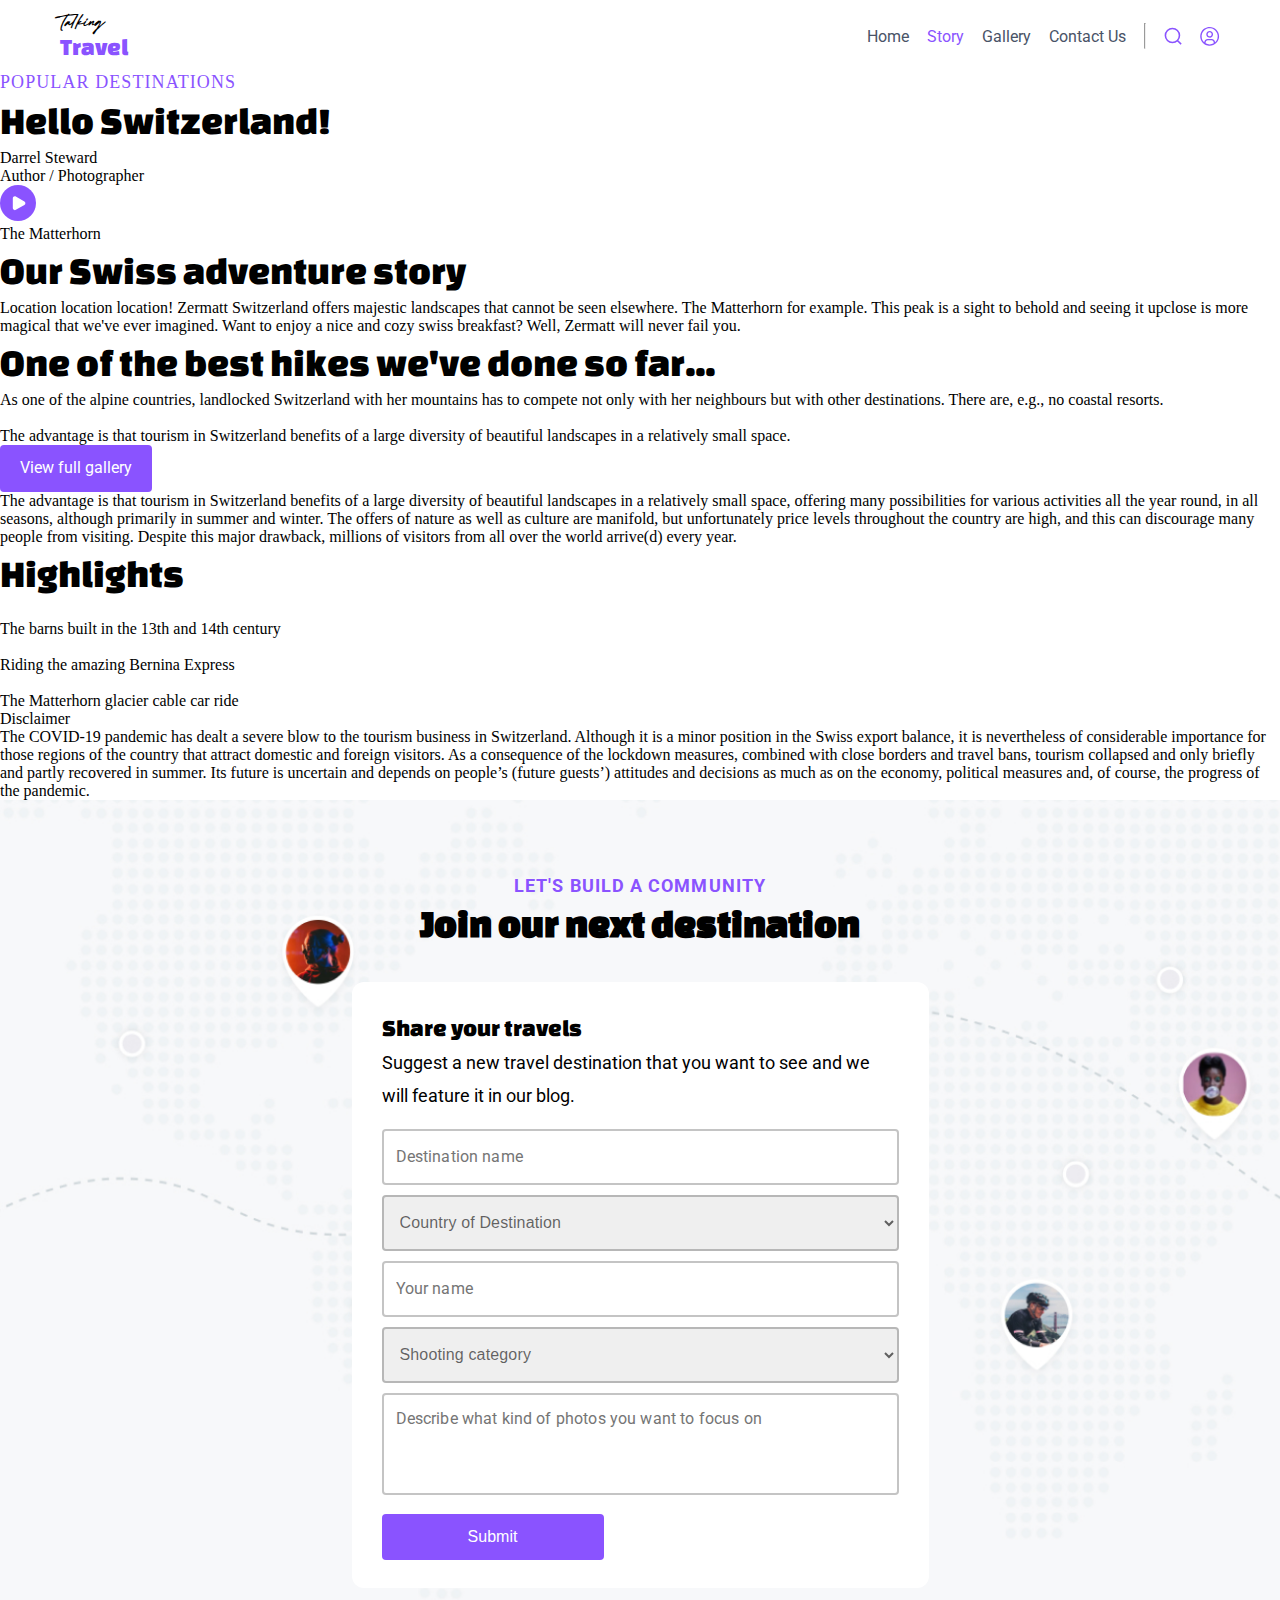
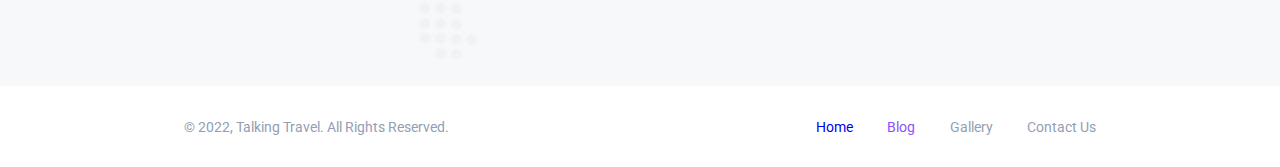
==== story.html @ a4a3154c "Complete story file DOM tree" ====
<!DOCTYPE html>
<html lang="en">
  <head>
    <meta charset="UTF-8">
    <meta name="viewport" content="width=device-width, initial-scale=1.0">
    <title>Hello Switzerland!</title>
    <link rel="stylesheet" href="./styles/story/story.css">
  </head>
  <body>
    <header class="header main-margin">
      <div class="header__logo">
        <p>Talking</p><span class="active">Travel</span>
      </div>
      <div class="header__menu"> 
        <div class="header__menu-links"><a href="index.html">Home </a><a class="active" href="#">Story</a><a href="#">Gallery</a><a href="#">Contact Us</a></div>
        <hr class="header__menu-separator">
        <div class="header__menu-icons"><img src="./icons/Search.svg" alt="#"><img src="./icons/Profile.svg" alt="#"></div>
      </div>
    </header>
    <section class="article-hero article-margin">
      <div class="article-hero__header">
        <div class="article-hero__header-title">
          <div class="section-subtitle">Popular destinations</div>
          <div class="section-title">Hello Switzerland!</div>
        </div>
        <div class="article-hero__header-author">
          <p class="nameID">Darrel Steward</p>
          <p class="job">Author / Photographer</p>
        </div>
      </div>
      <div class="article-hero__video"><img src="./icons/primary_play_btn.svg" alt="#">
        <p>The Matterhorn</p>
      </div>
    </section>
    <section class="clincher article-margin">
      <div class="section-title">Our Swiss adventure story</div>
      <div class="section-description">
        <p>Location location location! Zermatt Switzerland offers majestic landscapes that cannot be seen elsewhere. The Matterhorn for example. This peak is a sight to behold and seeing it upclose is more magical that we've ever imagined. Want to enjoy a nice and cozy swiss breakfast? Well, Zermatt will never fail you.</p>
      </div>
    </section>
    <section class="callout article-margin">
      <div class="callout-images"></div>
      <div class="callout-copywriting">
        <div class="callout-copywriting__title">
          <div class="section-title">One of the best hikes we've done so far...</div>
          <div class="section-description"> 
            <p>As one of the alpine countries, landlocked Switzerland with her mountains has to compete not only with her neighbours but with other destinations. There are, e.g., no coastal resorts.</p><br>
            <p>The advantage is that tourism in Switzerland benefits of a large diversity of beautiful landscapes in a relatively small space.</p>
          </div>
        </div>
        <div class="cta">
          <button class="primary">View full gallery</button>
        </div>
      </div>
    </section>
    <div class="section-description article-margin">
      <p>The advantage is that tourism in Switzerland benefits of a large diversity of beautiful landscapes in a relatively small space, offering many possibilities for various activities all the year round, in all seasons, although primarily in summer and winter. The offers of nature as well as culture are manifold, but unfortunately price levels throughout the country are high, and this can discourage many people from visiting. Despite this major drawback, millions of visitors from all over the world arrive(d) every year.</p>
    </div>
    <section class="highlights article-margin">
      <div class="section-title">Highlights</div>
      <div class="highlights-row">
        <div class="highlights-row__card">
          <div class="highlights-row__card-img"><img src=""></div>
          <div class="highlights-row__card-text">
            <p>The barns built in the 13th and 14th century</p>
          </div>
        </div>
        <div class="highlights-row__card">
          <div class="highlights-row__card-img"><img src=""></div>
          <div class="highlights-row__card-text">
            <p>Riding the amazing Bernina Express</p>
          </div>
        </div>
        <div class="highlights-row__card">
          <div class="highlights-row__card-img"><img></div>
          <div class="highlights-row__card-text">
            <p>The Matterhorn glacier cable car ride</p>
          </div>
        </div>
      </div>
    </section>
    <section class="disclaimer article-margin">
      <p>Disclaimer</p>
      <p>The COVID-19 pandemic has dealt a severe blow to the tourism business in Switzerland. Although it is a minor position in the Swiss export balance, it is nevertheless of considerable importance for those regions of the country that attract domestic and foreign visitors. As a consequence of the lockdown measures, combined with close borders and travel bans, tourism collapsed and only briefly and partly recovered in summer. Its future is uncertain and depends on people’s (future guests’) attitudes and decisions as much as on the economy, political measures and, of course, the progress of the pandemic.</p>
    </section>
    <section class="share narrow">
      <div class="share-container">
        <div class="share-container__header">
          <h3 class="section-subtitle">Let's build a community</h3>
          <h2 class="section-title">Join our next destination</h2>
        </div>
        <div class="share-container__content">
          <div class="share-container__content-texts">
            <h3 class="place">Share your travels</h3>
            <p class="section-description__regular">Suggest a new travel destination that you want to see and we will feature it in our blog.</p>
          </div>
          <form class="share-container__content-fields">
            <div class="input">
              <input type="text" name="dest-name" placeholder="Destination name" required>
            </div>
            <div class="select">
              <select>
                <option selected disabled required>Country of Destination</option>
              </select>
            </div>
            <div class="input">
              <input type="text" name="user-name" placeholder="Your name" required>
            </div>
            <div class="select">
              <select>
                <option selected disabled required>Shooting category</option>
              </select>
            </div>
            <div class="input">
              <textarea name="details" placeholder="Describe what kind of photos you want to focus on"></textarea>
            </div>
            <button class="primary">Submit</button>
          </form>
        </div>
      </div>
    </section>
    <footer class="footer"><span class="footer__copyright">© 2022, Talking Travel. All Rights Reserved.</span>
      <div class="footer__links"><a href="index.html">Home</a><a class="active" href="#">Blog</a><a>Gallery</a><a>Contact Us</a></div>
    </footer>
  </body>
</html>
---- styles/story/story.css ----
@import url("https://fonts.googleapis.com/css2?family=Roboto&display=swap");
@font-face {
  font-family: "Black Signature";
  src: url("./../../fonts/BlackSignaturePersonalUseOnlyRegular.otf");
}
@font-face {
  font-family: "Changa One";
  src: url("./../../fonts/ChangaOne-Regular.ttf");
}
* {
  padding: 0;
  margin: 0;
  box-sizing: border-box;
  cursor: default;
}

.main-margin {
  max-width: 1160px;
  width: 85%;
  margin: 0 auto;
}

.active {
  color: #8A53FF !important;
}

button.primary {
  background-color: #8A53FF;
  color: #fff;
}

.section-subtitle {
  font-size: 18px;
  color: #8A53FF;
  text-transform: uppercase;
  line-height: 21px;
  letter-spacing: 0.06em;
}

.section-title {
  margin-top: 10px;
  margin-bottom: 10px;
  font-family: "Changa One";
  font-size: 39px;
  line-height: 36px;
}

.section-description__regular {
  font-size: 18px;
  line-height: 33px;
}
.section-description__small {
  font-size: 16px;
  line-height: 26px;
}

.place {
  font-weight: 400;
  font-family: "Changa One";
  font-size: 24px;
  line-height: 36px;
}

.cta {
  display: flex;
  align-items: center;
  text-align: center;
  text-decoration: none;
}
.cta button {
  font-family: "Roboto";
  font-size: 16px;
  font-weight: 400;
  line-height: 18.75px;
  border-radius: 4px;
  border: none;
  padding: 14px 20px;
  margin-right: 2rem;
  cursor: pointer;
}
.cta a {
  display: flex;
  align-items: center;
  text-decoration: none;
  cursor: pointer;
  color: #495367;
}
.cta a img {
  width: 36px;
  height: 36px;
  cursor: pointer;
}
.cta a span {
  font-family: "Roboto";
  font-size: 16px;
  font-weight: 400;
  line-height: 36px;
  cursor: pointer;
  padding-left: 12px;
}

.header {
  padding: 13px 0;
  display: flex;
  width: 100%;
  justify-content: center;
  display: flex;
  justify-content: space-between;
}
.header__logo {
  display: flex;
  flex-direction: column;
}
.header__logo p {
  font-family: "Black Signature";
}
.header__logo span {
  font-family: "Changa One";
  font-size: 24px;
}
.header__menu {
  display: flex;
  gap: 18px;
  padding: 10px 0;
}
.header__menu-links {
  display: flex;
  justify-content: flex-end;
  gap: 18px;
  align-items: center;
  position: relative;
}
.header__menu-links a {
  cursor: pointer;
  font-family: "Roboto";
  text-decoration: none;
  color: #495367;
}
.header__menu-icons {
  display: flex;
  align-items: center;
  gap: 18px;
}
.header__menu-icons img {
  cursor: pointer;
}

.footer {
  display: flex;
  justify-content: space-between;
  align-items: center;
  width: 90%;
  max-width: 1366px;
  margin: 0 auto;
  font-family: "Roboto";
  font-size: 14px;
  padding: 32px 120px;
  color: #939EB4;
}
.footer__links {
  display: flex;
  justify-content: space-between;
  align-items: center;
  max-width: 280px;
  width: 100%;
}
.footer__links a {
  text-decoration: none;
  cursor: pointer;
}

.share {
  background-image: url("./../../images/share_background_image.jpg");
  background-repeat: no-repeat;
  background-size: cover;
  width: 100%;
}
.share .share-container {
  display: flex;
  flex-direction: column;
  max-width: 657px;
  width: 100%;
  padding: 75px 20px 69px 20px;
  margin: 0 auto;
  font-family: "Roboto";
}
.share .share-container__header {
  display: flex;
  justify-content: center;
  align-items: center;
  flex-direction: column;
}
.share .share-container__content {
  margin: 30px 20px;
  padding: 28px 30px;
  background-color: #fff;
  border-radius: 12px;
}
.share .share-container__content-texts {
  margin-bottom: 17px;
}
.share .share-container__content-fields {
  gap: 10px;
  display: flex;
  flex-direction: column;
}
.share .share-container__content-fields .input,
.share .share-container__content-fields .select {
  max-width: 557px;
  width: 100%;
  border: none;
  border-radius: 4px;
}
.share .share-container__content-fields .input input,
.share .share-container__content-fields .input select,
.share .share-container__content-fields .select input,
.share .share-container__content-fields .select select {
  display: flex;
  margin: 0 auto;
  padding: 0 12px;
  gap: 8px;
  border: 2px solid rgba(0, 0, 0, 0.23);
  border-radius: 4px;
  max-width: 533px;
  width: 100%;
  height: 56px;
  font-size: 16px;
  line-height: 24px;
  letter-spacing: 0.15px;
  color: rgba(0, 0, 0, 0.6);
  cursor: text;
}
.share .share-container__content-fields .input input::placeholder,
.share .share-container__content-fields .input select::placeholder,
.share .share-container__content-fields .select input::placeholder,
.share .share-container__content-fields .select select::placeholder {
  font-family: "Roboto";
}
.share .share-container__content-fields .input input:focus,
.share .share-container__content-fields .input select:focus,
.share .share-container__content-fields .select input:focus,
.share .share-container__content-fields .select select:focus {
  border-color: #8A53FF;
  outline: none;
}
.share .share-container__content-fields .input select,
.share .share-container__content-fields .select select {
  pointer-events: none;
}
.share .share-container__content-fields .input textarea,
.share .share-container__content-fields .select textarea {
  display: flex;
  margin: 0 auto;
  margin-bottom: 9px;
  padding: 12px 12px;
  gap: 8px;
  border: 2px solid rgba(0, 0, 0, 0.23);
  border-radius: 4px;
  max-width: 533px;
  width: 100%;
  height: 102px;
  font-size: 16px;
  line-height: 24px;
  letter-spacing: 0.15px;
  color: rgba(0, 0, 0, 0.6);
  cursor: text;
  resize: none;
}
.share .share-container__content-fields .input textarea::placeholder,
.share .share-container__content-fields .select textarea::placeholder {
  font-family: "Roboto";
}
.share .share-container__content-fields .input textarea:focus,
.share .share-container__content-fields .select textarea:focus {
  border-color: #8A53FF;
  outline: none;
}
.share .share-container__content-fields .input {
  cursor: text;
}
.share .share-container__content-fields .select {
  cursor: pointer;
}
.share .share-container__content-fields button {
  display: flex;
  justify-content: center;
  align-items: center;
  width: 222px;
  height: 46px;
  border-radius: 4px;
  font-size: 16px;
  line-height: 19px;
  border: none;
  cursor: pointer;
}
.share .share-container__content-fields button:focus {
  border-color: #8A53FF;
  outline: none;
}
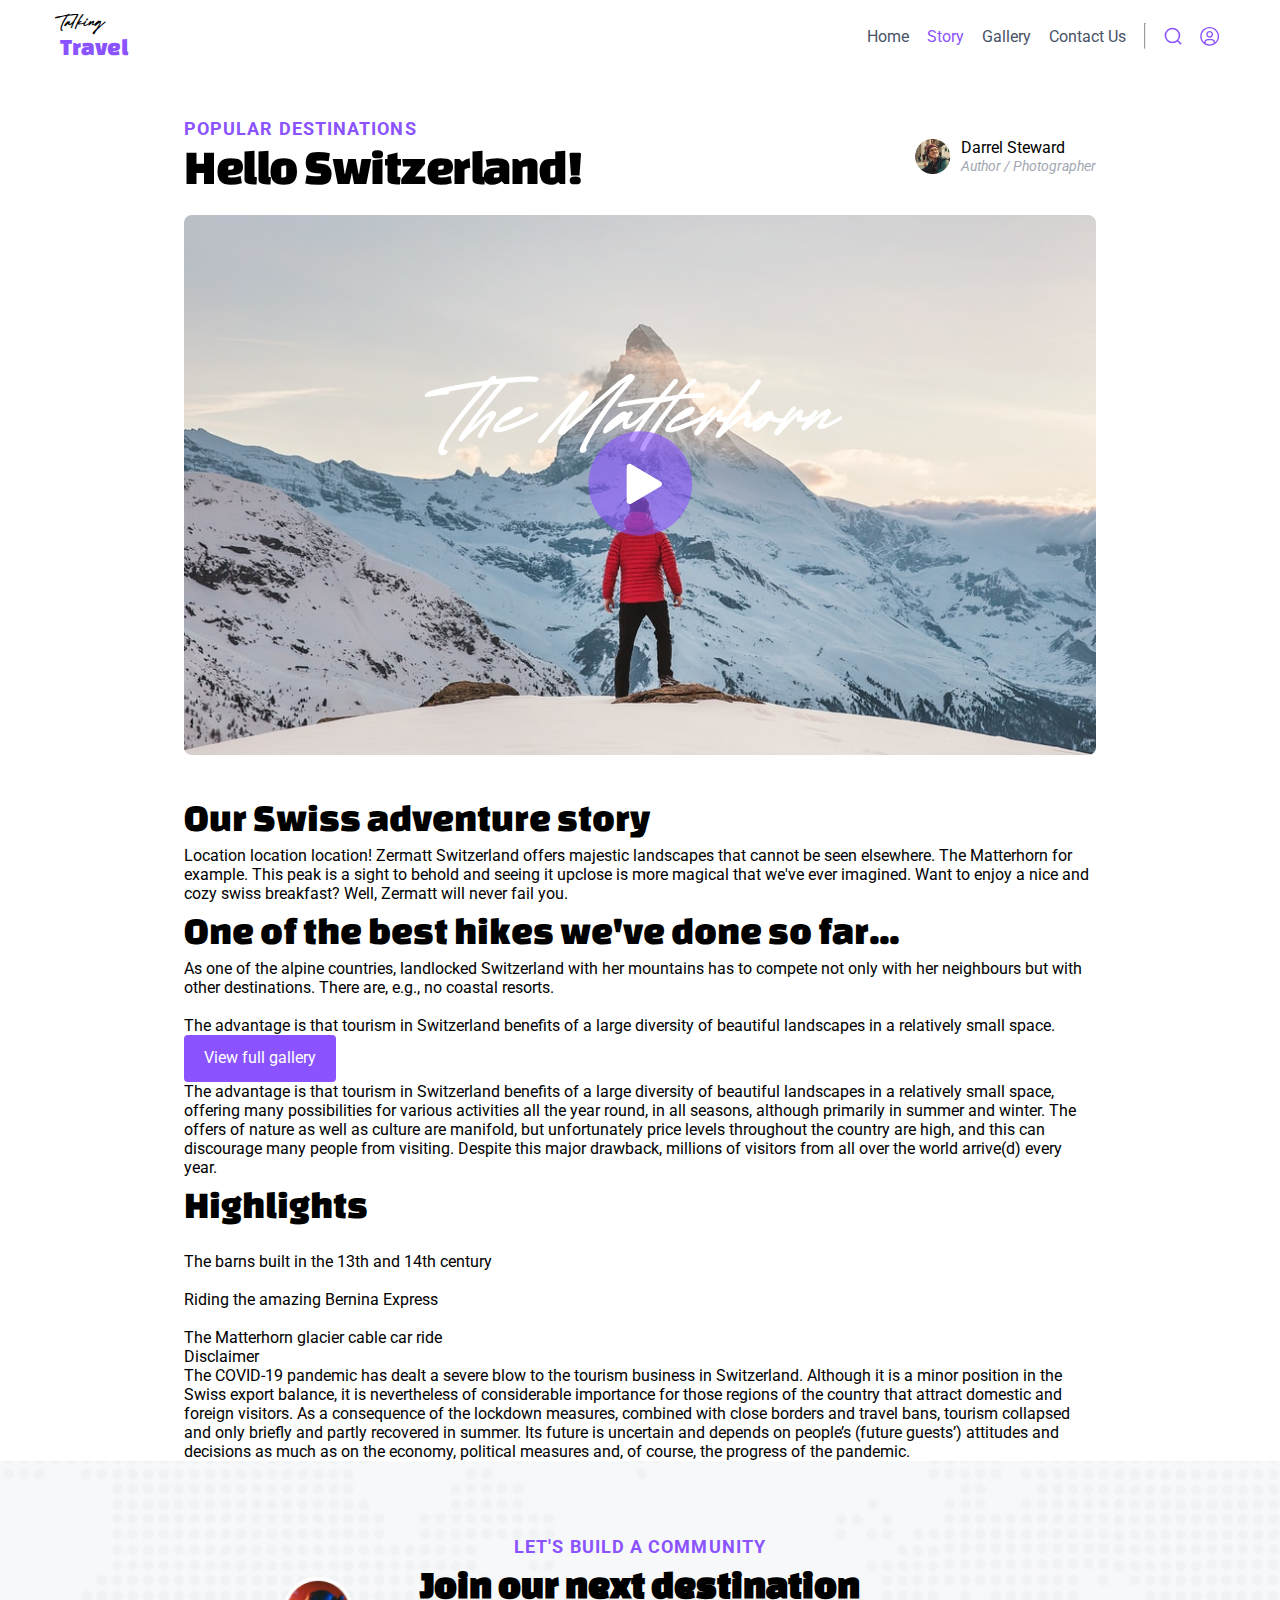
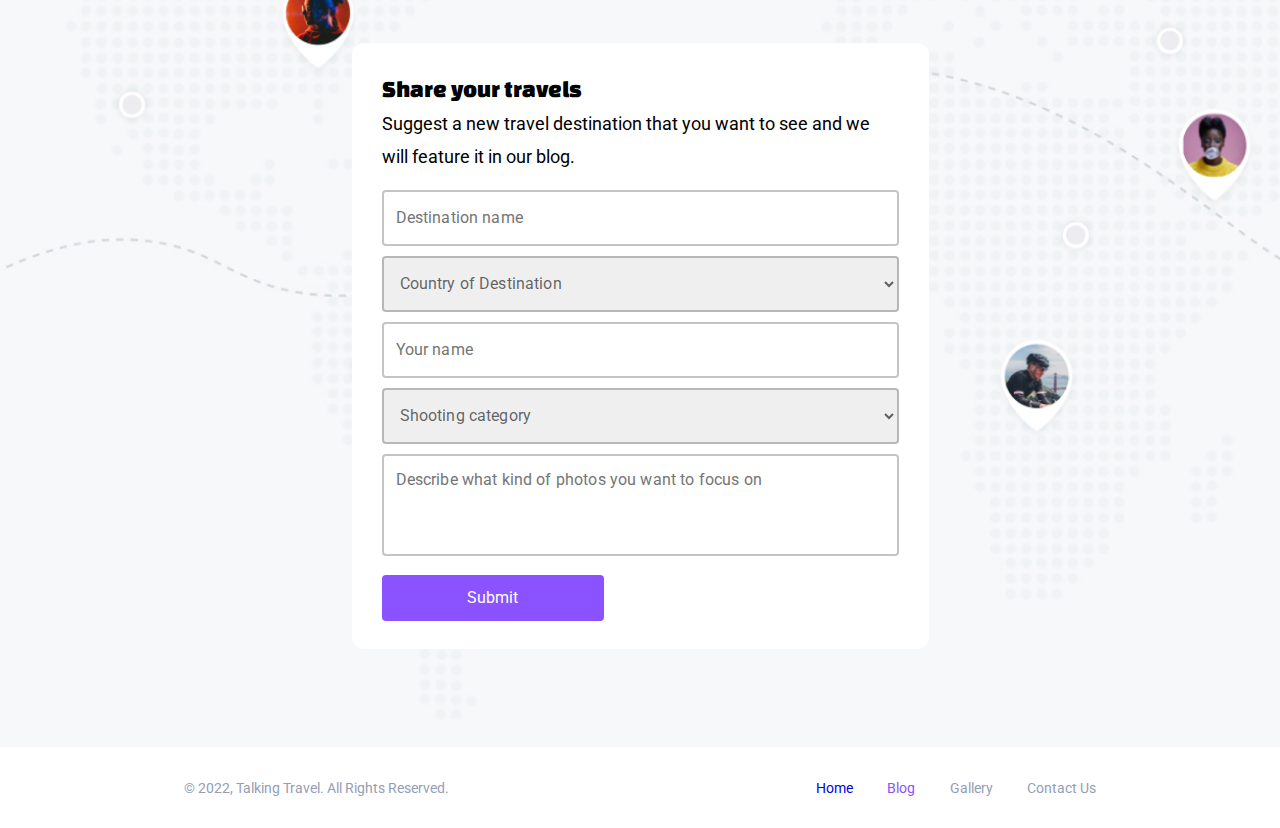
==== commit 87681c2f: "Implement article hero section" ====
--- a/story.html
+++ b/story.html
@@ -24,12 +24,15 @@
           <div class="section-title">Hello Switzerland!</div>
         </div>
         <div class="article-hero__header-author">
-          <p class="nameID">Darrel Steward</p>
-          <p class="job">Author / Photographer</p>
+          <div class="article-hero__header-author__img"><img src="./images/avatar.jpg"></div>
+          <div class="article-hero__header-author__text">
+            <p class="nameID">Darrel Steward</p>
+            <p class="job">Author / Photographer</p>
+          </div>
         </div>
       </div>
-      <div class="article-hero__video"><img src="./icons/primary_play_btn.svg" alt="#">
-        <p>The Matterhorn</p>
+      <div class="article-hero__video">
+        <p>The Matterhorn</p><img src="./icons/primary_play_btn_60.svg" alt="#">
       </div>
     </section>
     <section class="clincher article-margin">
--- a/styles/story/story.css
+++ b/styles/story/story.css
@@ -12,6 +12,7 @@
   margin: 0;
   box-sizing: border-box;
   cursor: default;
+  font-family: "Roboto";
 }
 
 .main-margin {
@@ -35,6 +36,7 @@
   text-transform: uppercase;
   line-height: 21px;
   letter-spacing: 0.06em;
+  font-weight: 700;
 }
 
 .section-title {
@@ -296,4 +298,80 @@
 .share .share-container__content-fields button:focus {
   border-color: #8A53FF;
   outline: none;
+}
+
+.article-hero {
+  padding: 46px 0 35px 0;
+  display: flex;
+  flex-direction: column;
+  gap: 20px;
+}
+.article-hero__header {
+  display: flex;
+  justify-content: space-between;
+}
+.article-hero__header .section-title {
+  font-size: 50px;
+  letter-spacing: -0.03em;
+}
+.article-hero__header-author {
+  display: flex;
+  align-items: center;
+  gap: 10px;
+}
+.article-hero__header-author__img {
+  display: flex;
+  justify-content: center;
+}
+.article-hero__header-author__text {
+  display: flex;
+  flex-direction: column;
+  justify-content: center;
+}
+.article-hero__header-author__text .nameID {
+  font-size: 16px;
+  font-weight: 400;
+  line-height: 18.75px;
+}
+.article-hero__header-author__text .job {
+  font-family: Roboto;
+  font-size: 14px;
+  font-style: italic;
+  font-weight: 400;
+  line-height: 16px;
+  color: #A2A7B1;
+}
+.article-hero__video {
+  display: flex;
+  flex-direction: column;
+  justify-content: baseline;
+  align-items: center;
+  background-image: url("./../../images/article_hero_image.jpg");
+  background-size: cover;
+  background-position: center;
+  background-repeat: no-repeat;
+  width: 100%;
+  height: 540px;
+  border-radius: 8px;
+}
+.article-hero__video p {
+  font-family: "Black Signature";
+  font-weight: 400;
+  font-style: italic;
+  font-size: 70px;
+  color: #fff;
+  position: relative;
+  top: 30%;
+}
+.article-hero__video img {
+  position: relative;
+  top: 23%;
+  width: 105px;
+  height: 105px;
+}
+
+.article-margin {
+  max-width: 912px;
+  width: 85%;
+  margin: 0 auto;
 }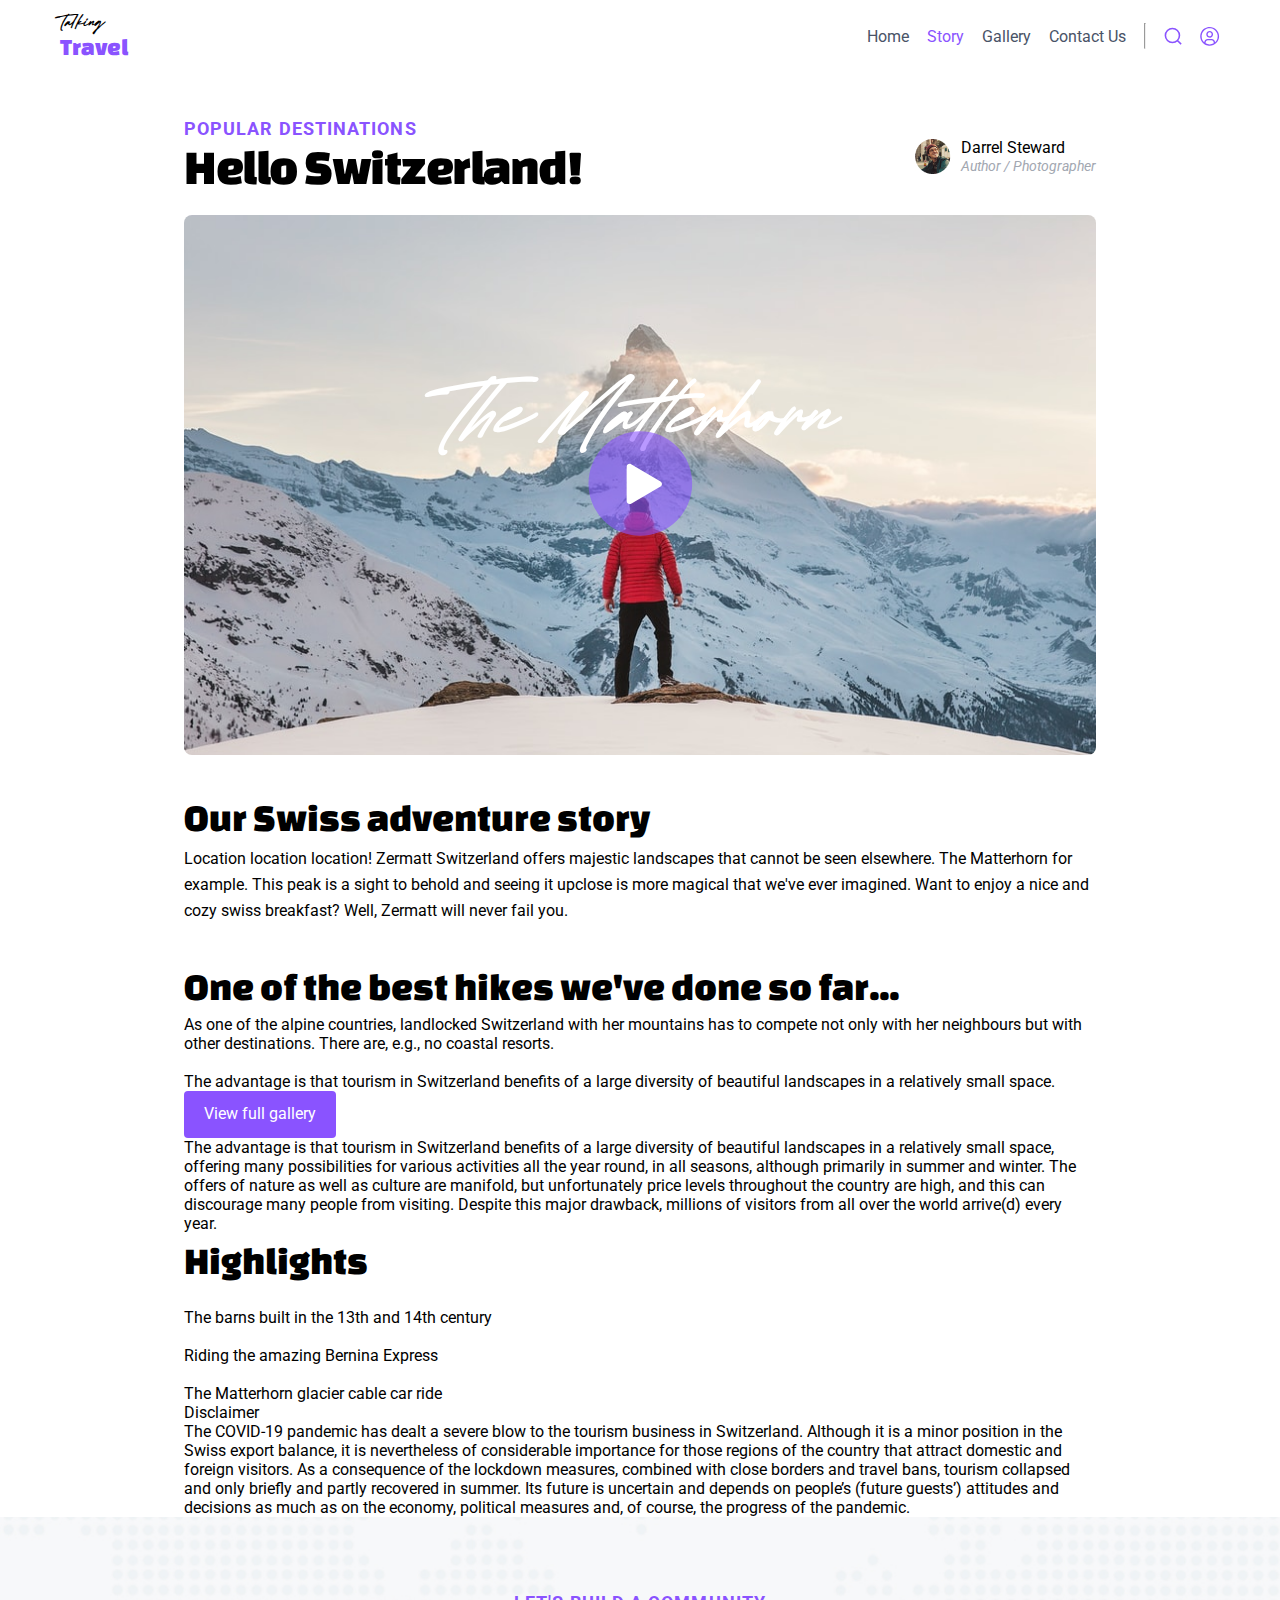
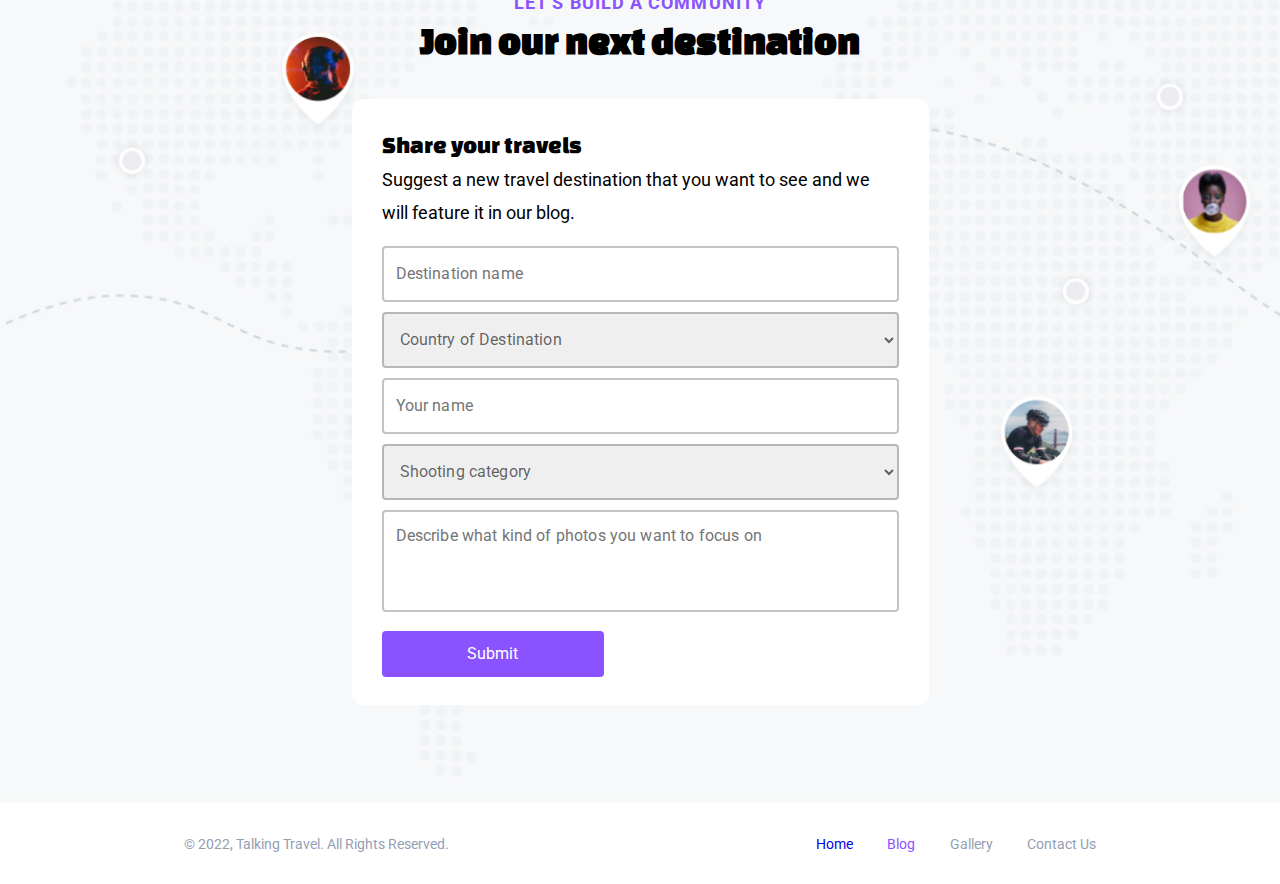
==== commit d1e3add7: "Implement clincher section" ====
--- a/story.html
+++ b/story.html
@@ -37,7 +37,7 @@
     </section>
     <section class="clincher article-margin">
       <div class="section-title">Our Swiss adventure story</div>
-      <div class="section-description">
+      <div class="section-description__small">
         <p>Location location location! Zermatt Switzerland offers majestic landscapes that cannot be seen elsewhere. The Matterhorn for example. This peak is a sight to behold and seeing it upclose is more magical that we've ever imagined. Want to enjoy a nice and cozy swiss breakfast? Well, Zermatt will never fail you.</p>
       </div>
     </section>
--- a/styles/story/story.css
+++ b/styles/story/story.css
@@ -370,6 +370,10 @@
   height: 105px;
 }
 
+.clincher {
+  padding-bottom: 35px;
+}
+
 .article-margin {
   max-width: 912px;
   width: 85%;
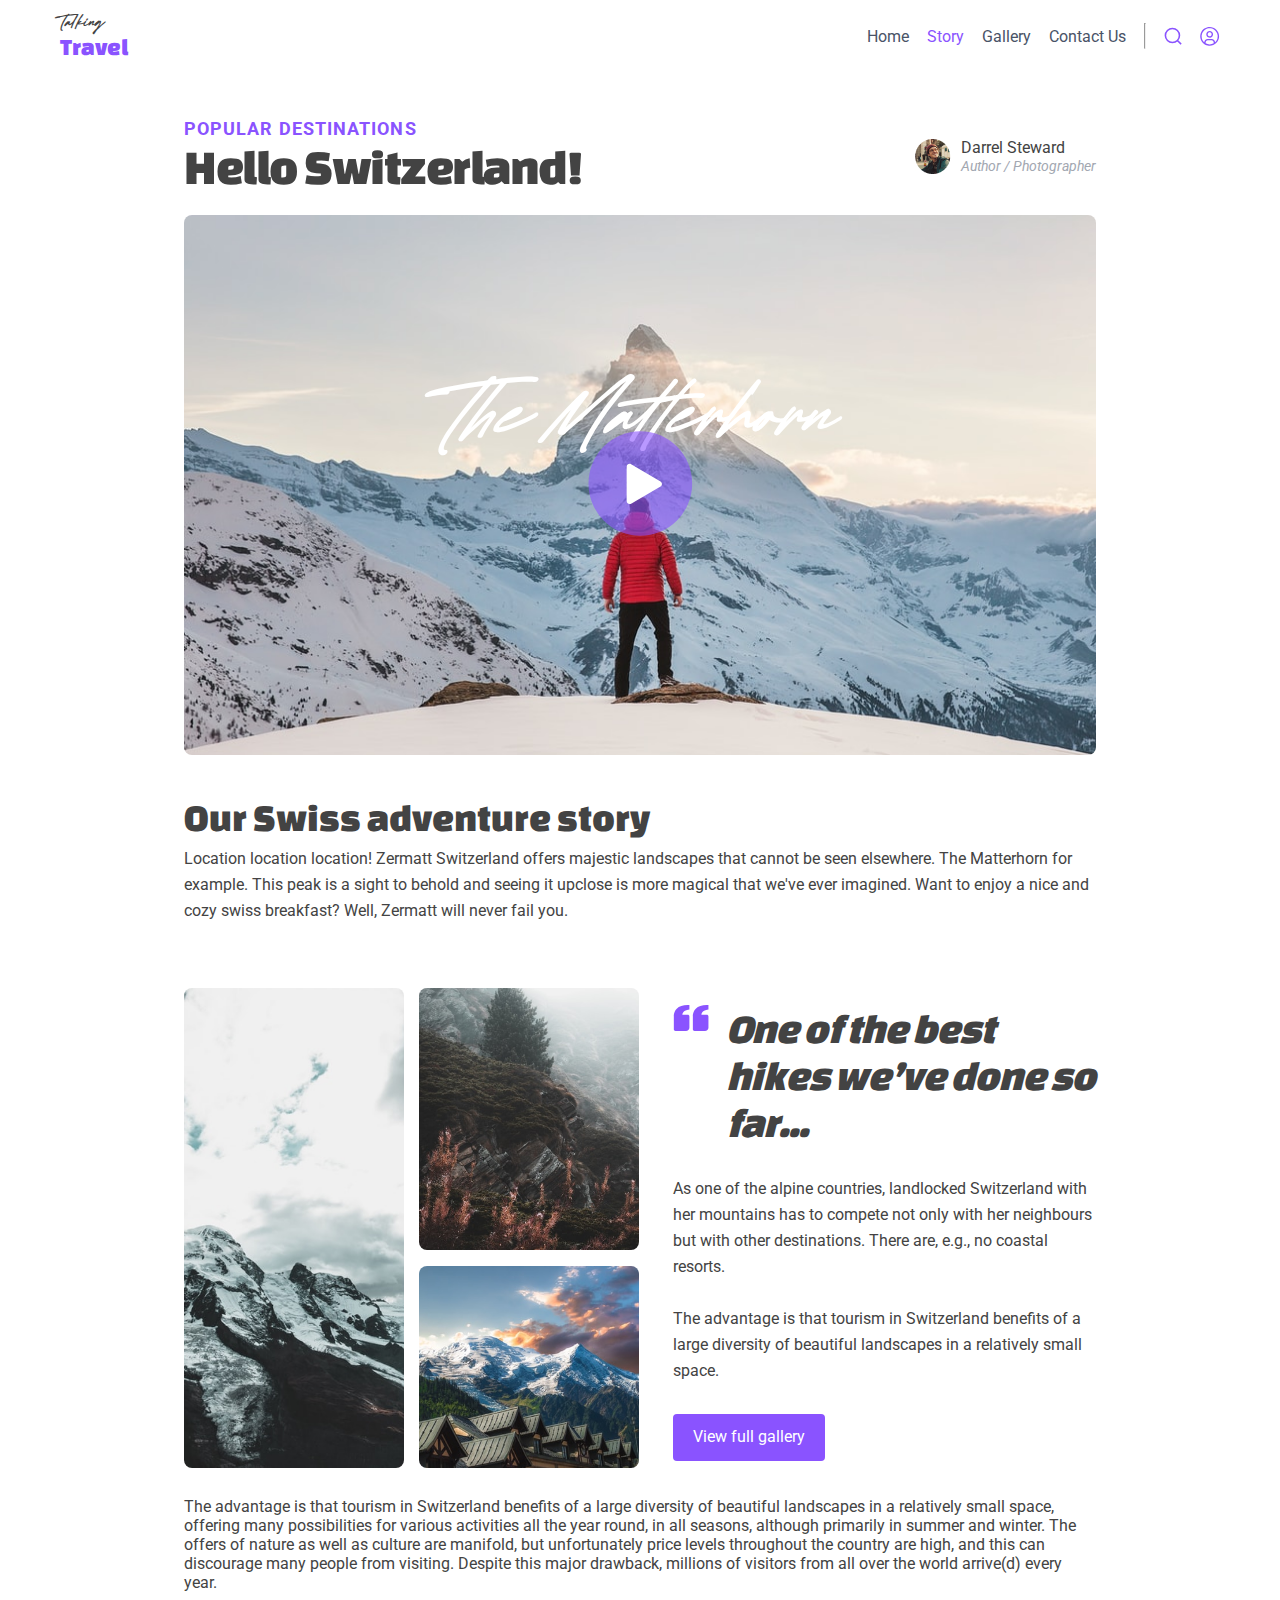
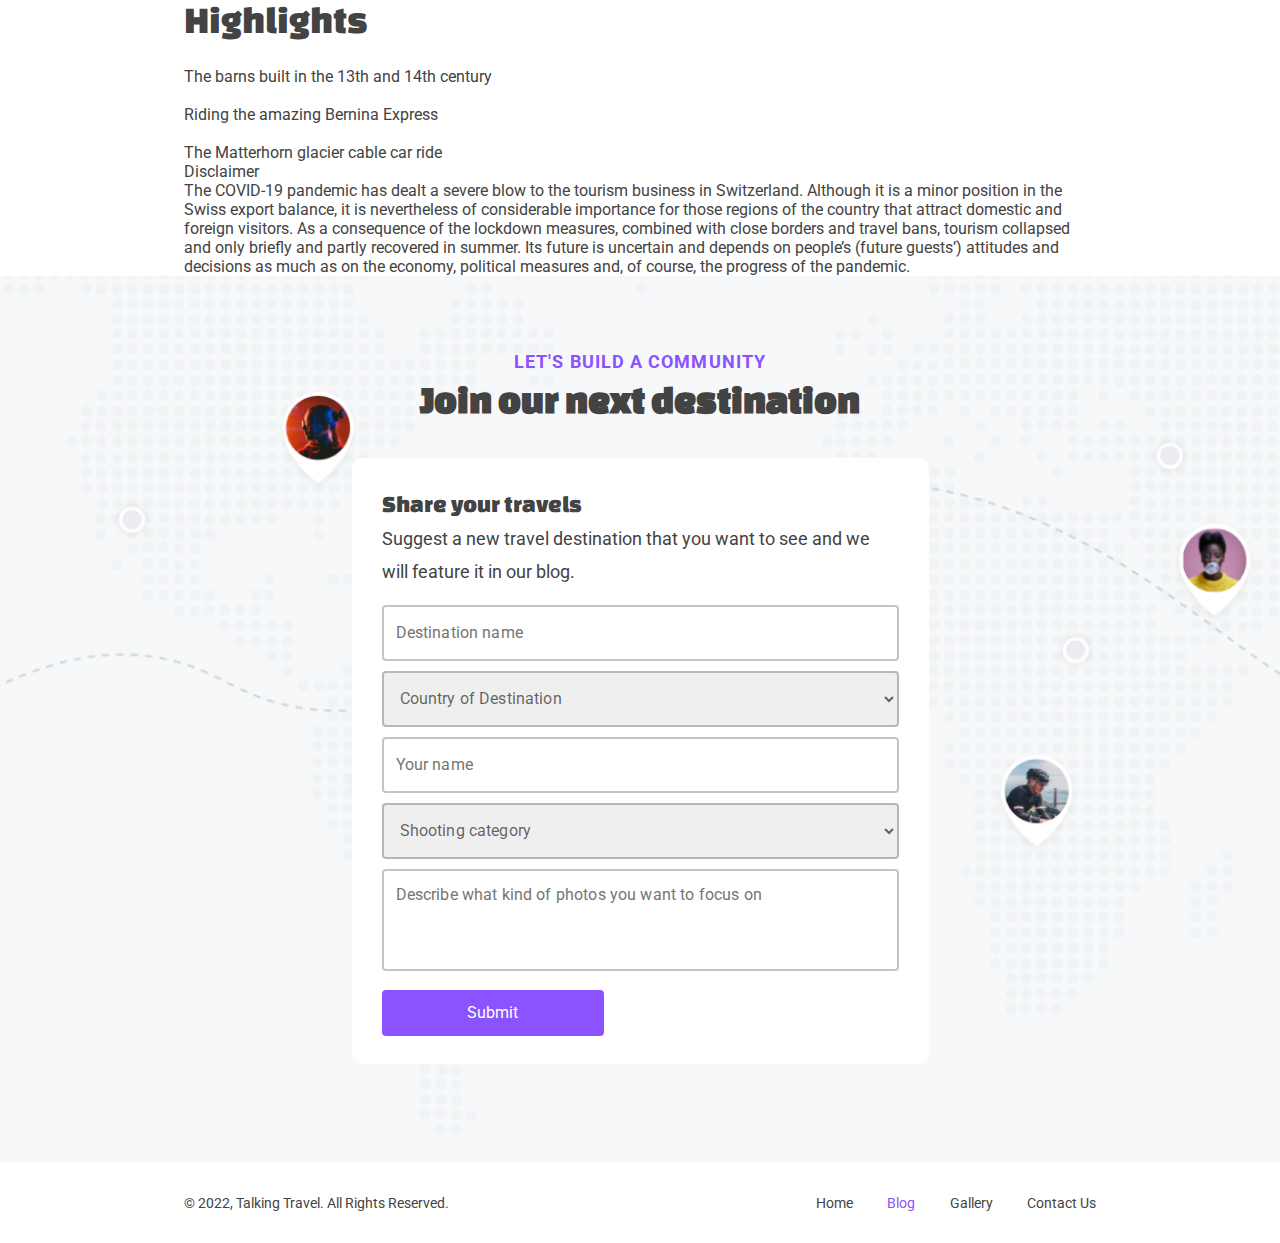
==== commit 974f49e0: "Implement callout section" ====
--- a/story.html
+++ b/story.html
@@ -42,14 +42,20 @@
       </div>
     </section>
     <section class="callout article-margin">
-      <div class="callout-images"></div>
+      <div class="callout-images">
+        <div class="callout-images__left"><img src="./images/swiss_winter.jpg"></div>
+        <div class="callout-images__right">
+          <div class="callout-images__right-first"><img src="./images/switzerland_mountains.jpg"></div>
+          <div class="callout-images__right-last"><img src="./images/switzerland_sunset.jpg"></div>
+        </div>
+      </div>
       <div class="callout-copywriting">
-        <div class="callout-copywriting__title">
-          <div class="section-title">One of the best hikes we've done so far...</div>
-          <div class="section-description"> 
-            <p>As one of the alpine countries, landlocked Switzerland with her mountains has to compete not only with her neighbours but with other destinations. There are, e.g., no coastal resorts.</p><br>
-            <p>The advantage is that tourism in Switzerland benefits of a large diversity of beautiful landscapes in a relatively small space.</p>
-          </div>
+        <div class="section-title"><img src="./icons/Quote.svg">
+          <p>One of the best hikes we’ve done so far...</p>
+        </div>
+        <div class="section-description__small">
+          <p>As one of the alpine countries, landlocked Switzerland with her mountains has to compete not only with her neighbours but with other destinations. There are, e.g., no coastal resorts.</p><br>
+          <p>The advantage is that tourism in Switzerland benefits of a large diversity of beautiful landscapes in a relatively small space.</p>
         </div>
         <div class="cta">
           <button class="primary">View full gallery</button>
--- a/styles/story/story.css
+++ b/styles/story/story.css
@@ -374,6 +374,97 @@
   padding-bottom: 35px;
 }
 
+.callout {
+  display: flex;
+}
+.callout-images {
+  display: flex;
+  align-items: center;
+  justify-content: center;
+  gap: 15px;
+}
+.callout-images img {
+  border-radius: 8px;
+}
+.callout-images__left {
+  position: relative;
+  overflow: hidden;
+  width: 220px;
+  height: 480px;
+}
+.callout-images__left img {
+  position: absolute;
+  top: 50%;
+  left: 50%;
+  transform: translate(-50%, -50%);
+  width: 220px;
+  height: 480px;
+  object-fit: cover;
+}
+.callout-images__right {
+  display: flex;
+  flex-direction: column;
+  gap: 16px;
+}
+.callout-images__right-first {
+  position: relative;
+  overflow: hidden;
+  width: 220px;
+  height: 262px;
+}
+.callout-images__right-first img {
+  position: absolute;
+  top: 50%;
+  left: 50%;
+  transform: translate(-50%, -50%);
+  width: 220px;
+  height: 262px;
+  object-fit: cover;
+}
+.callout-images__right-last {
+  position: relative;
+  overflow: hidden;
+  width: 220px;
+  height: 202px;
+}
+.callout-images__right-last img {
+  position: absolute;
+  top: 50%;
+  left: 50%;
+  transform: translate(-50%, -50%);
+  width: 220px;
+  height: 202px;
+  object-fit: cover;
+}
+.callout-copywriting {
+  padding: 36px 0 36px 34px;
+  gap: 30px;
+}
+.callout-copywriting .section-title {
+  display: flex;
+  gap: 17px;
+}
+.callout-copywriting .section-title img {
+  position: relative;
+  top: 0;
+  left: 0;
+  height: 50%;
+}
+.callout-copywriting .section-title p {
+  font-family: "Changa One";
+  font-style: oblique;
+  font-size: 42px;
+  line-height: 47px;
+  letter-spacing: -1px;
+}
+.callout-copywriting .section-description__small {
+  padding: 20px 0 30px 0;
+}
+
+* {
+  color: #434343;
+}
+
 .article-margin {
   max-width: 912px;
   width: 85%;
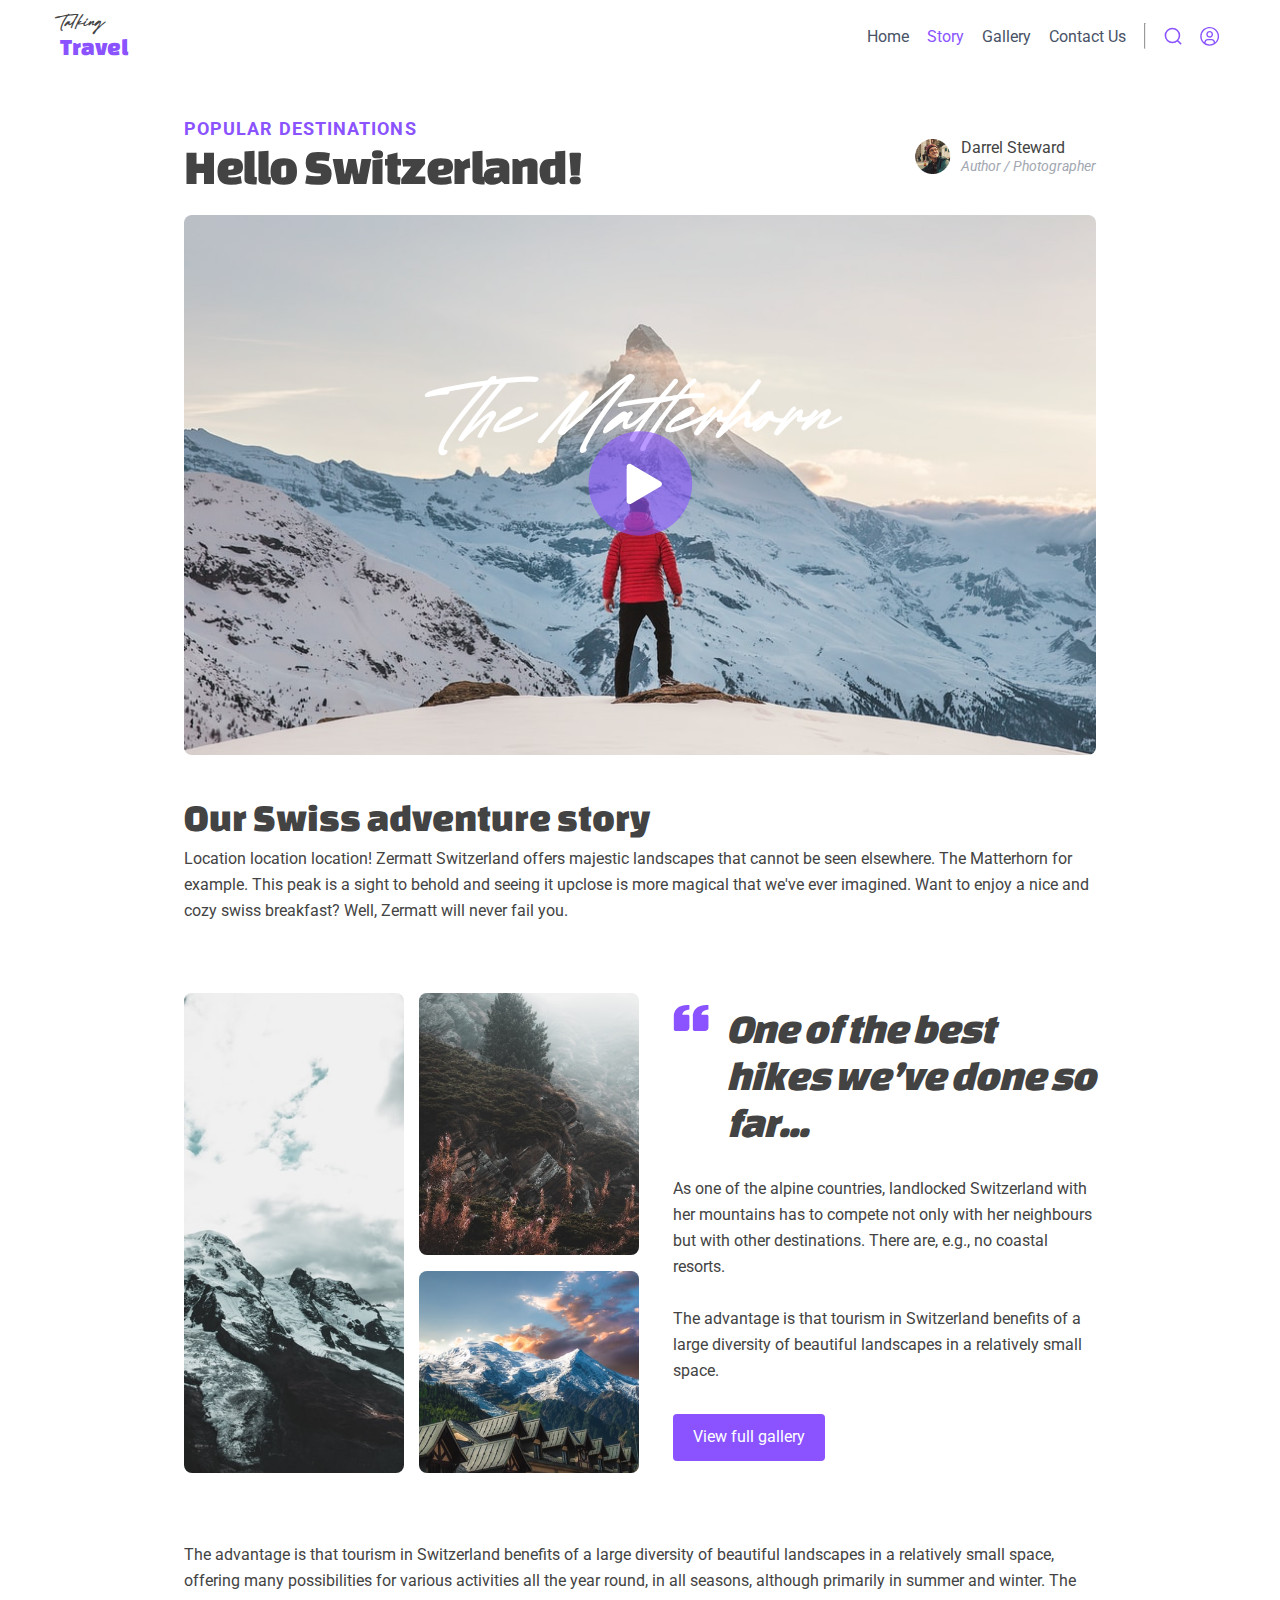
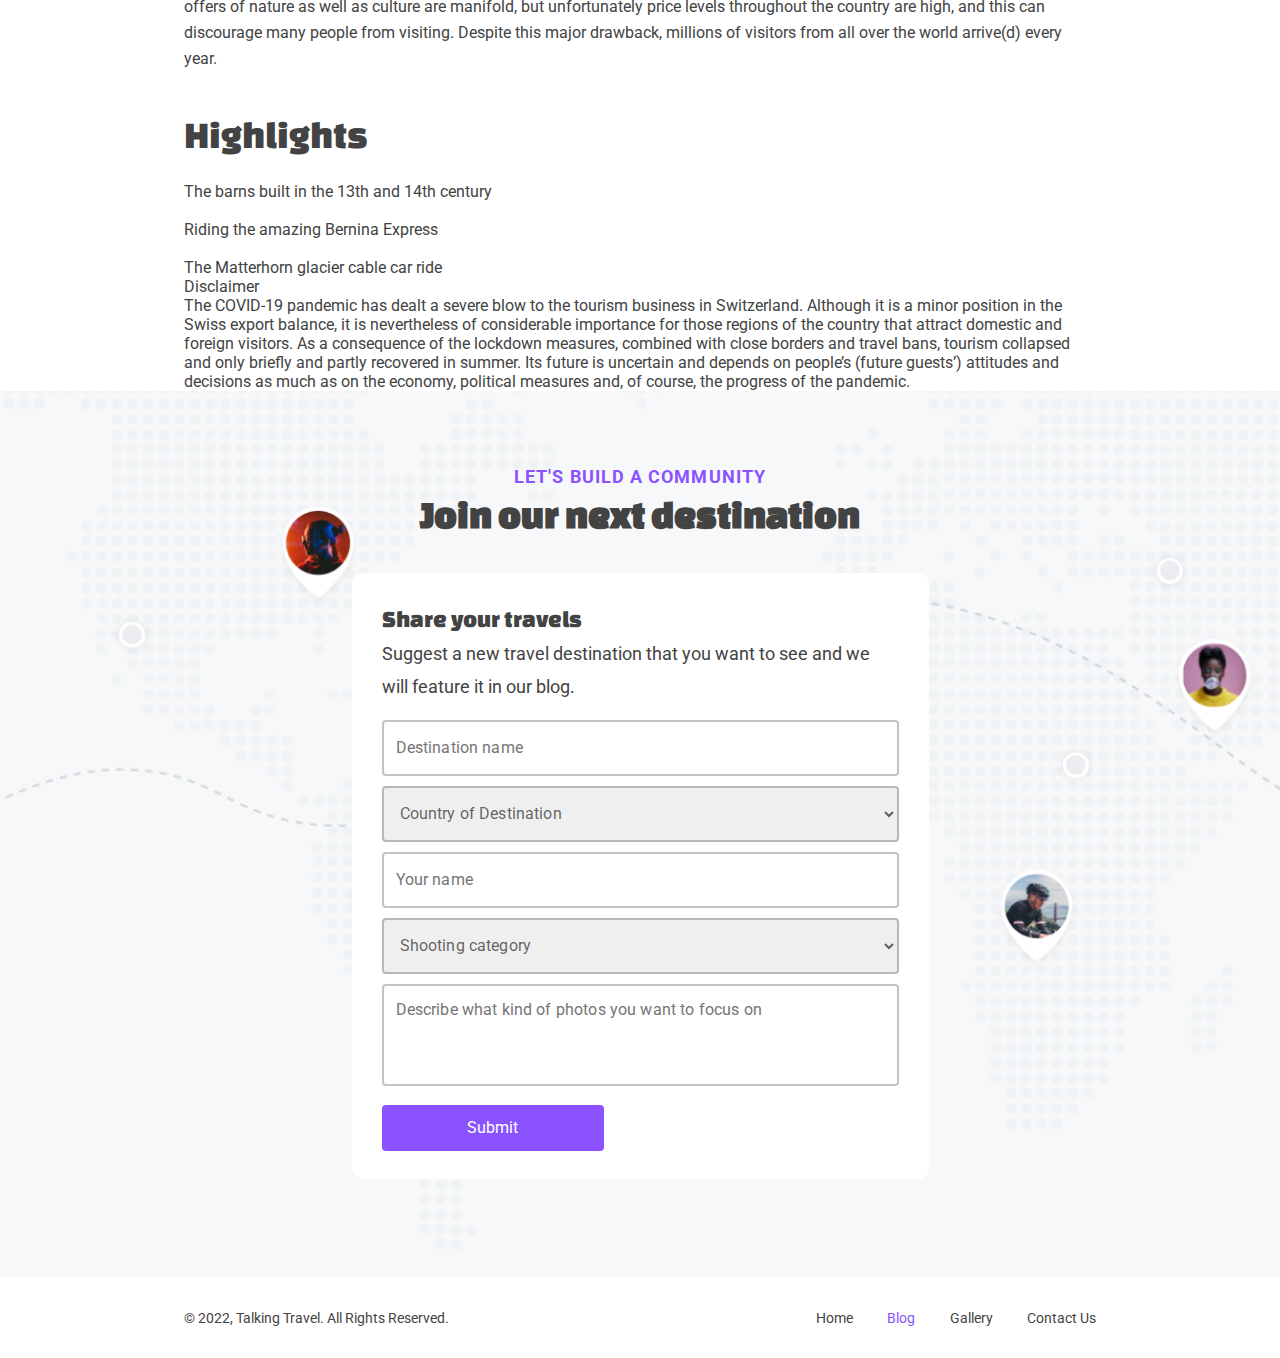
==== commit da6658bc: "Implement conclusion section; fix callout padding; refactor clincher to story.scss" ====
--- a/story.html
+++ b/story.html
@@ -62,9 +62,9 @@
         </div>
       </div>
     </section>
-    <div class="section-description article-margin">
-      <p>The advantage is that tourism in Switzerland benefits of a large diversity of beautiful landscapes in a relatively small space, offering many possibilities for various activities all the year round, in all seasons, although primarily in summer and winter. The offers of nature as well as culture are manifold, but unfortunately price levels throughout the country are high, and this can discourage many people from visiting. Despite this major drawback, millions of visitors from all over the world arrive(d) every year.</p>
-    </div>
+    <section class="conclusion article-margin">
+      <div class="section-description__small">The advantage is that tourism in Switzerland benefits of a large diversity of beautiful landscapes in a relatively small space, offering many possibilities for various activities all the year round, in all seasons, although primarily in summer and winter. The offers of nature as well as culture are manifold, but unfortunately price levels throughout the country are high, and this can discourage many people from visiting. Despite this major drawback, millions of visitors from all over the world arrive(d) every year.</div>
+    </section>
     <section class="highlights article-margin">
       <div class="section-title">Highlights</div>
       <div class="highlights-row">
--- a/styles/story/story.css
+++ b/styles/story/story.css
@@ -370,10 +370,6 @@
   height: 105px;
 }
 
-.clincher {
-  padding-bottom: 35px;
-}
-
 .callout {
   display: flex;
 }
@@ -437,7 +433,7 @@
   object-fit: cover;
 }
 .callout-copywriting {
-  padding: 36px 0 36px 34px;
+  padding: 36px 0 46px 34px;
   gap: 30px;
 }
 .callout-copywriting .section-title {
@@ -469,4 +465,13 @@
   max-width: 912px;
   width: 85%;
   margin: 0 auto;
+}
+
+.clincher {
+  padding-bottom: 35px;
+}
+
+.conclusion {
+  padding-top: 35px;
+  padding-bottom: 35px;
 }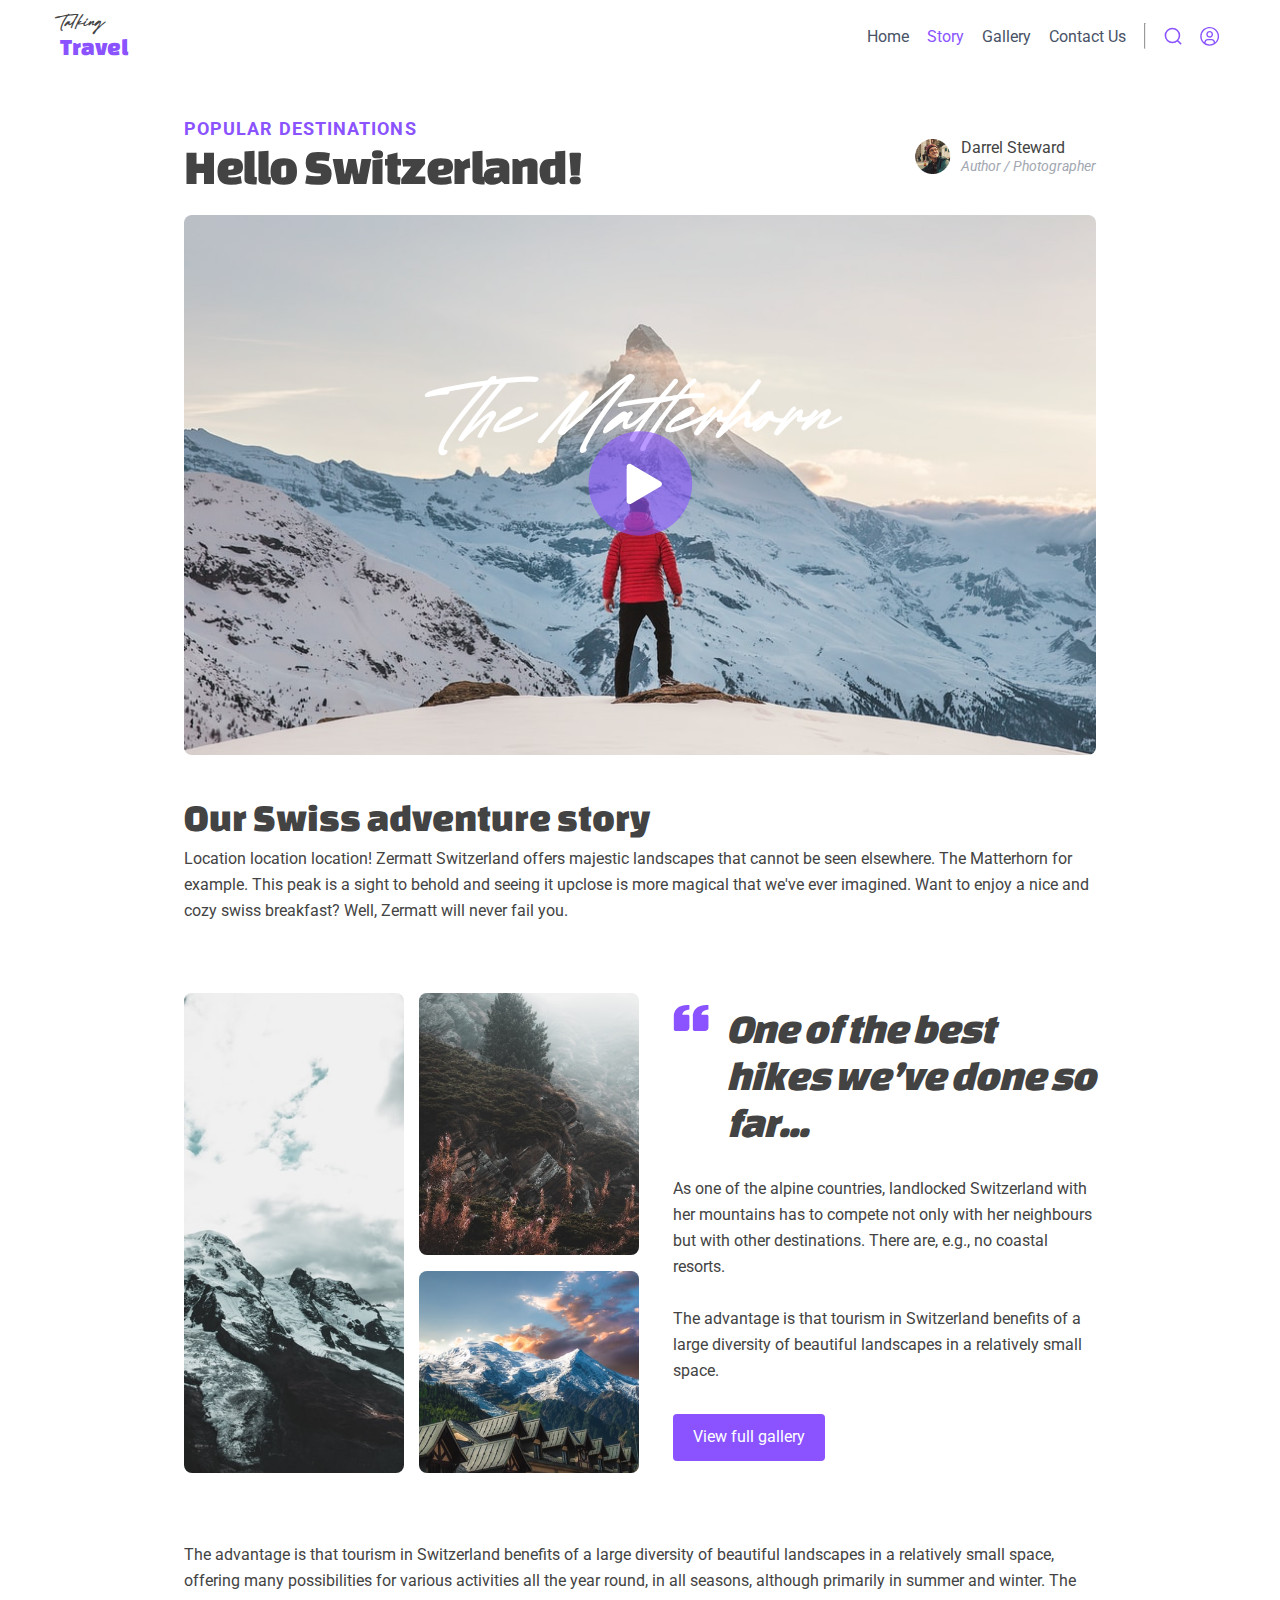
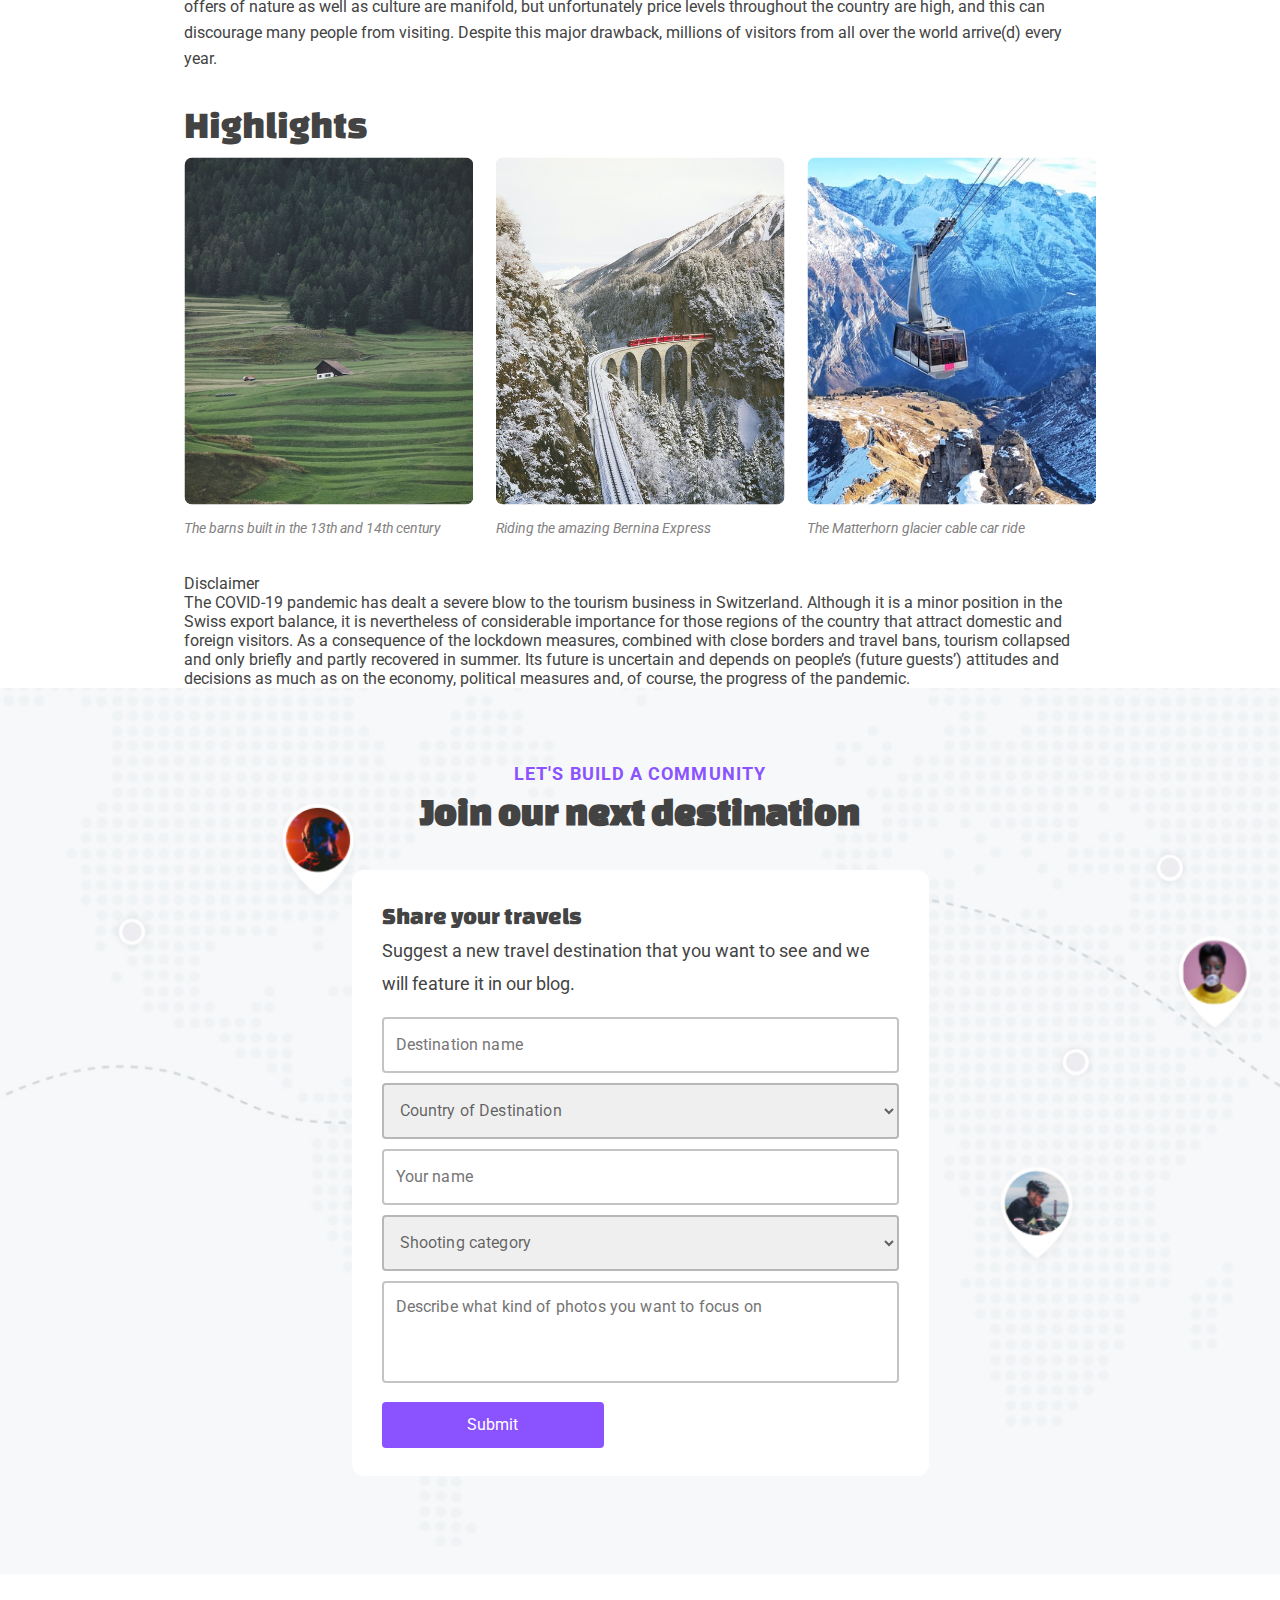
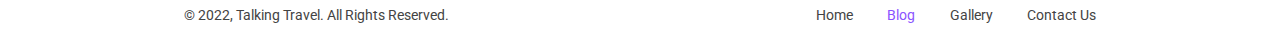
==== commit 3e5baf46: "Implement highlights section" ====
--- a/story.html
+++ b/story.html
@@ -68,23 +68,14 @@
     <section class="highlights article-margin">
       <div class="section-title">Highlights</div>
       <div class="highlights-row">
-        <div class="highlights-row__card">
-          <div class="highlights-row__card-img"><img src=""></div>
-          <div class="highlights-row__card-text">
-            <p>The barns built in the 13th and 14th century</p>
-          </div>
+        <div class="highlights-row__card"><img src="./images/barns.jpg">
+          <p>The barns built in the 13th and 14th century</p>
         </div>
-        <div class="highlights-row__card">
-          <div class="highlights-row__card-img"><img src=""></div>
-          <div class="highlights-row__card-text">
-            <p>Riding the amazing Bernina Express</p>
-          </div>
+        <div class="highlights-row__card"><img src="./images/bernina_express.jpg">
+          <p>Riding the amazing Bernina Express</p>
         </div>
-        <div class="highlights-row__card">
-          <div class="highlights-row__card-img"><img></div>
-          <div class="highlights-row__card-text">
-            <p>The Matterhorn glacier cable car ride</p>
-          </div>
+        <div class="highlights-row__card"><img src="./images/matterhorn.jpg">
+          <p>The Matterhorn glacier cable car ride</p>
         </div>
       </div>
     </section>
--- a/styles/story/story.css
+++ b/styles/story/story.css
@@ -457,6 +457,45 @@
   padding: 20px 0 30px 0;
 }
 
+.highlights {
+  padding-bottom: 35px;
+}
+.highlights-row {
+  margin-top: -29px;
+  display: flex;
+  align-items: flex-start;
+  justify-content: space-between;
+}
+.highlights-row img {
+  border-radius: 8px;
+}
+.highlights-row__card {
+  display: flex;
+  flex-direction: column;
+  justify-content: flex-end;
+  position: relative;
+  overflow: hidden;
+  gap: 12px;
+  width: 289px;
+  height: 415px;
+}
+.highlights-row__card img {
+  position: absolute;
+  top: 50%;
+  left: 50%;
+  transform: translate(-50%, -50%);
+  object-fit: cover;
+  width: 289px;
+  height: 347px;
+}
+.highlights-row__card p {
+  font-size: 14px;
+  font-style: italic;
+  font-weight: 400;
+  line-height: 22px;
+  color: #828181;
+}
+
 * {
   color: #434343;
 }
@@ -473,5 +512,5 @@
 
 .conclusion {
   padding-top: 35px;
-  padding-bottom: 35px;
+  padding-bottom: 25px;
 }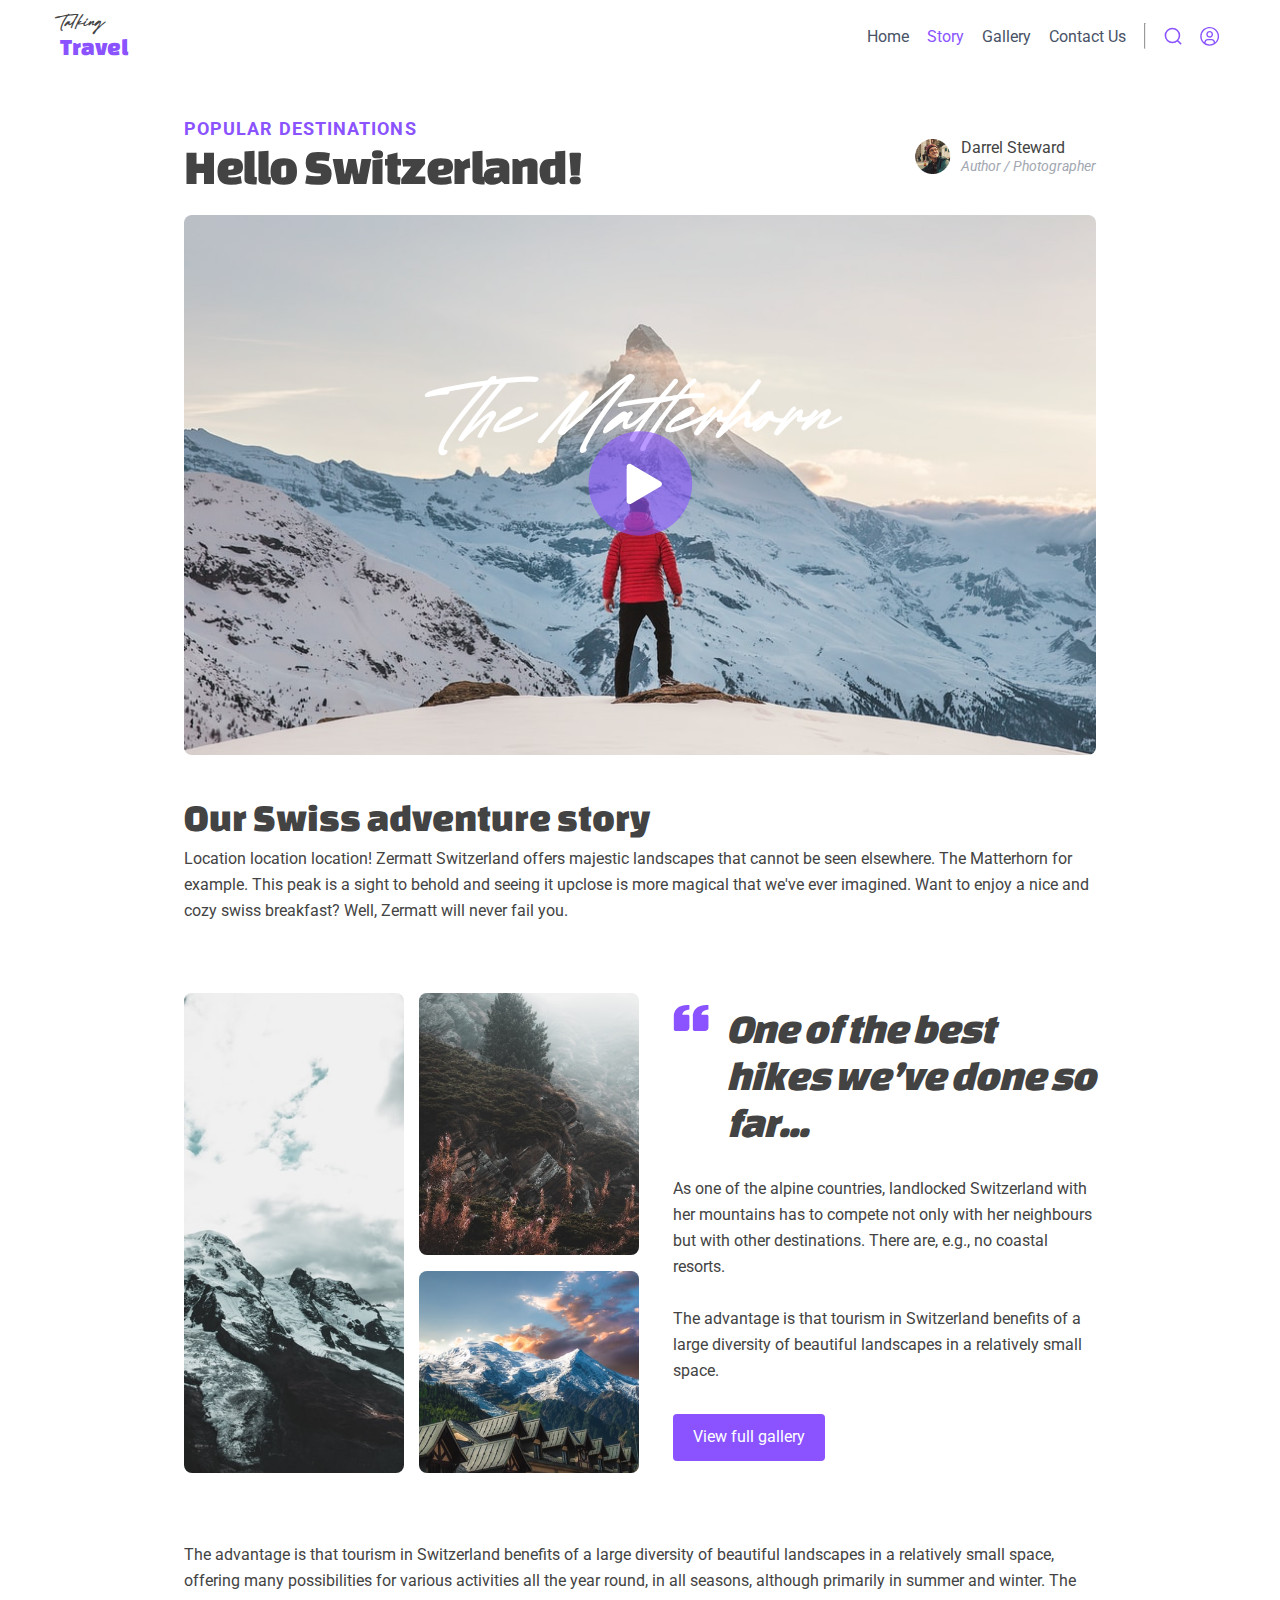
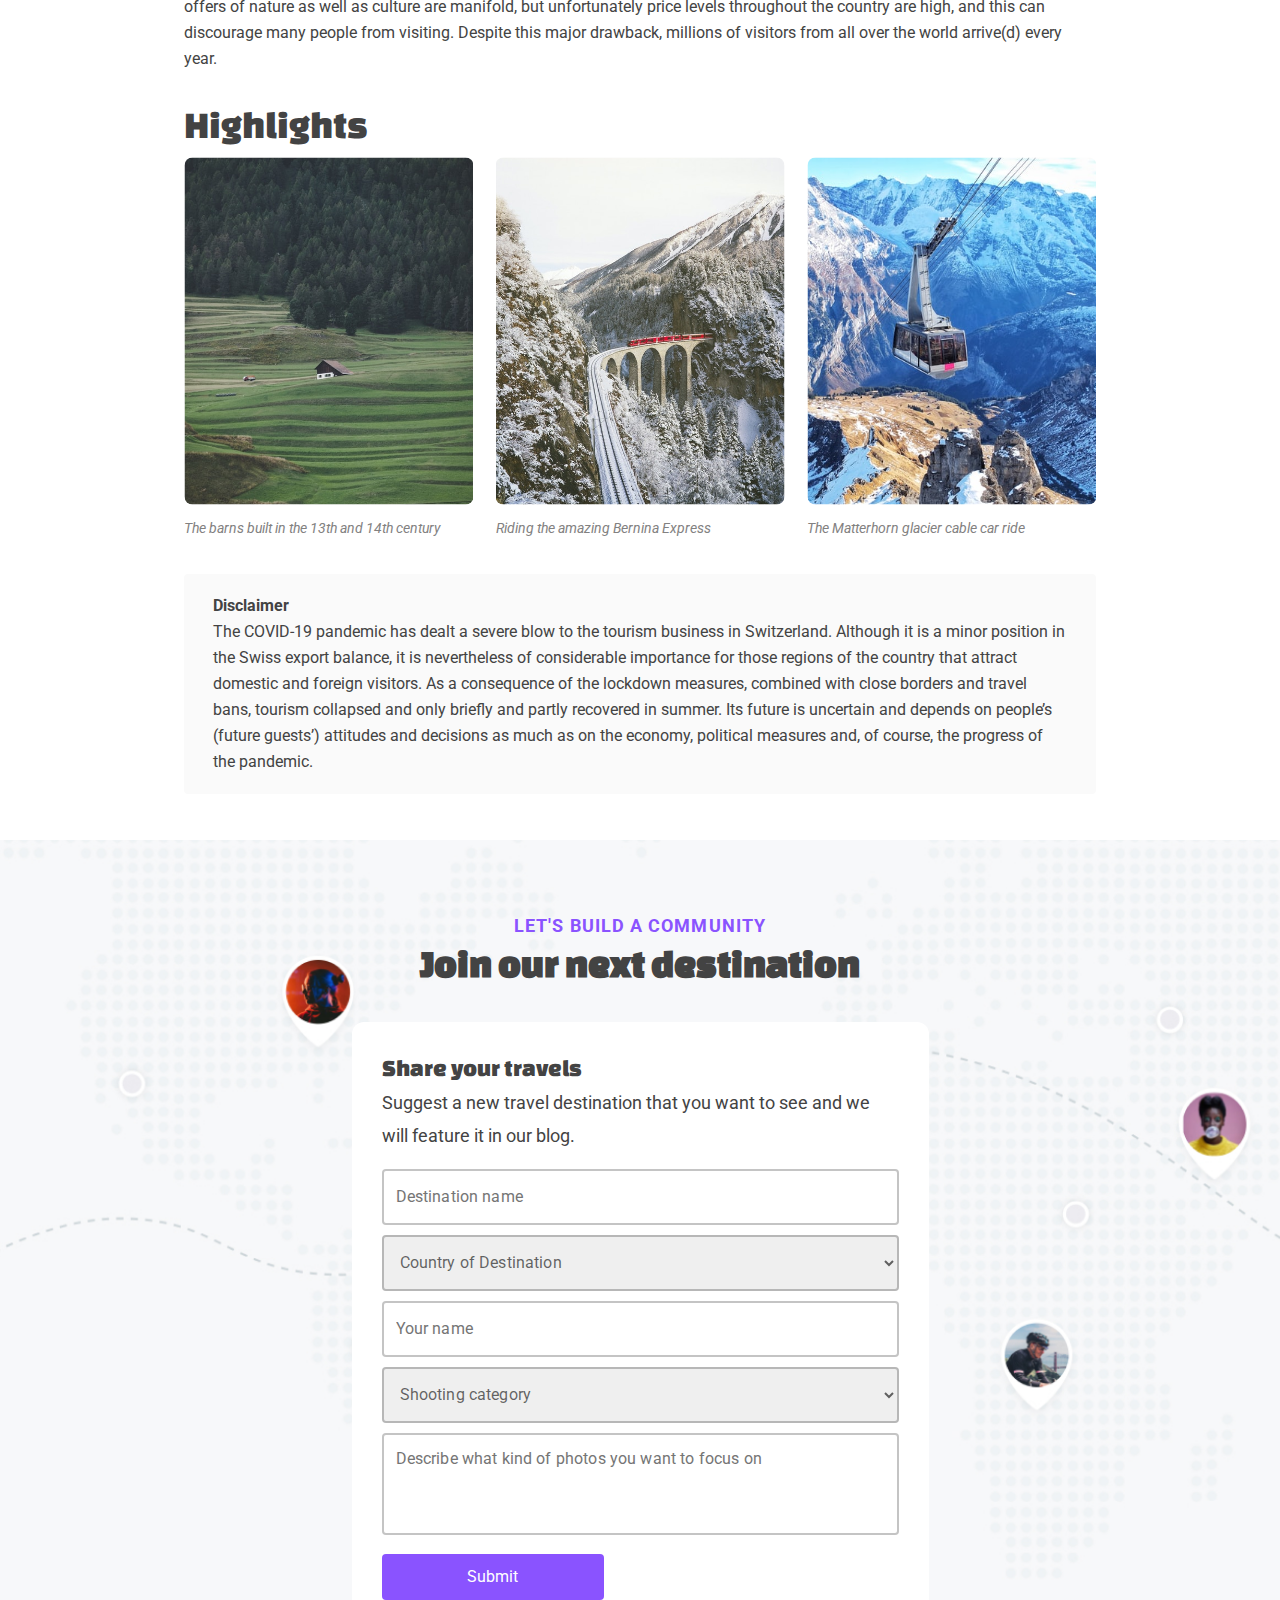
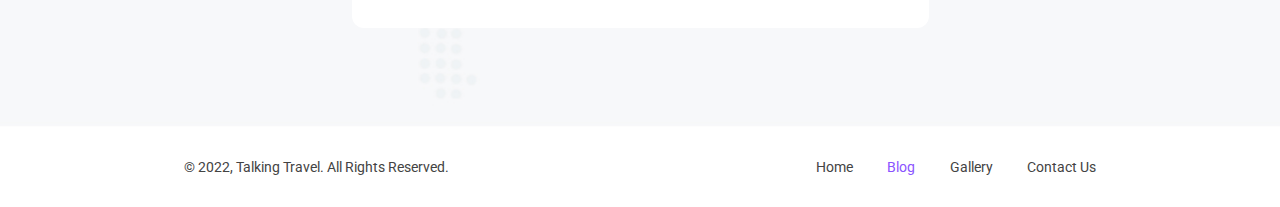
==== commit dcdaf6e9: "Implement disclaimer section" ====
--- a/story.html
+++ b/story.html
@@ -79,9 +79,9 @@
         </div>
       </div>
     </section>
-    <section class="disclaimer article-margin">
-      <p>Disclaimer</p>
-      <p>The COVID-19 pandemic has dealt a severe blow to the tourism business in Switzerland. Although it is a minor position in the Swiss export balance, it is nevertheless of considerable importance for those regions of the country that attract domestic and foreign visitors. As a consequence of the lockdown measures, combined with close borders and travel bans, tourism collapsed and only briefly and partly recovered in summer. Its future is uncertain and depends on people’s (future guests’) attitudes and decisions as much as on the economy, political measures and, of course, the progress of the pandemic.</p>
+    <section class="disclaimer">
+      <p class="section-description__small">Disclaimer</p>
+      <p class="section-description__small">The COVID-19 pandemic has dealt a severe blow to the tourism business in Switzerland. Although it is a minor position in the Swiss export balance, it is nevertheless of considerable importance for those regions of the country that attract domestic and foreign visitors. As a consequence of the lockdown measures, combined with close borders and travel bans, tourism collapsed and only briefly and partly recovered in summer. Its future is uncertain and depends on people’s (future guests’) attitudes and decisions as much as on the economy, political measures and, of course, the progress of the pandemic.</p>
     </section>
     <section class="share narrow">
       <div class="share-container">
--- a/styles/story/story.css
+++ b/styles/story/story.css
@@ -513,4 +513,16 @@
 .conclusion {
   padding-top: 35px;
   padding-bottom: 25px;
+}
+
+.disclaimer {
+  max-width: 912px;
+  width: 85%;
+  margin: 0 auto 46px auto;
+  padding: 19px 29px;
+  border-radius: 4px;
+  background-color: #fafafa;
+}
+.disclaimer p.section-description__small:first-child {
+  font-weight: 700;
 }